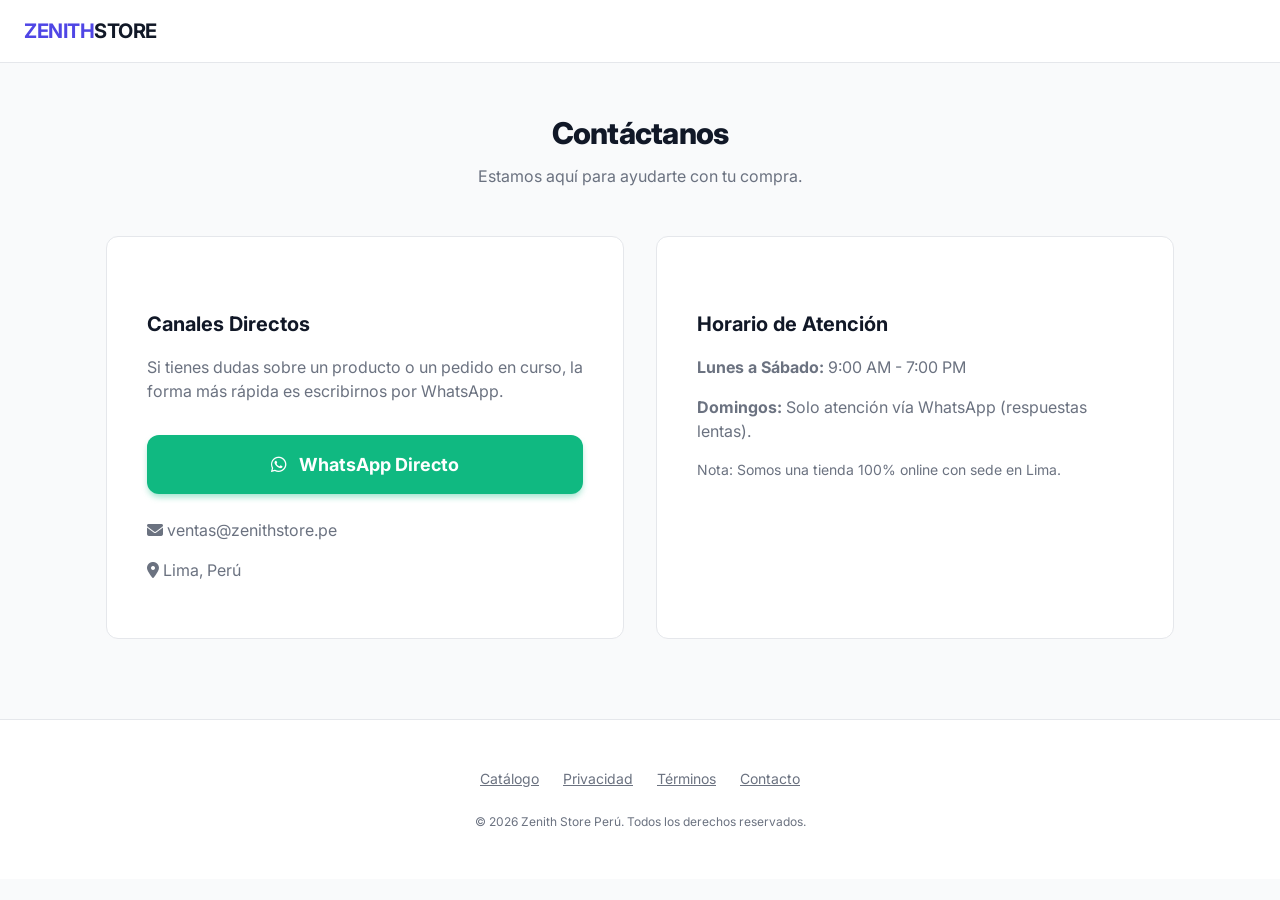
==== contacto.html @ 30ddeaa2 "Escalabilidad con Google Sheets y Apps Script integrada" ====
<!DOCTYPE html>
<html lang="es">
<head>
    <meta charset="UTF-8">
    <meta name="viewport" content="width=device-width, initial-scale=1.0">
    <title>Contacto | Zenith Store</title>
    <link rel="stylesheet" href="assets/css/styles.css">
    <link rel="stylesheet" href="https://cdnjs.cloudflare.com/ajax/libs/font-awesome/6.4.0/css/all.min.css">
</head>
<body>

    <nav>
        <div class="logo">
            <a href="index.html" style="text-decoration: none; color: inherit;">
                ZENITH<span>STORE</span>
            </a>
        </div>
    </nav>

    <main class="container">
        <header class="header-section">
            <h1>Contáctanos</h1>
            <p style="color: var(--text-muted)">Estamos aquí para ayudarte con tu compra.</p>
        </header>

        <div class="contact-grid">
            <div class="legal-content">
                <h2>Canales Directos</h2>
                <p>Si tienes dudas sobre un producto o un pedido en curso, la forma más rápida es escribirnos por WhatsApp.</p>
                
                <div style="margin-top: 2rem;">
                    <a href="https://wa.me/51992719569" target="_blank" class="btn-whatsapp" style="margin-bottom: 1.5rem;">
                        <i class="fab fa-whatsapp"></i> WhatsApp Directo
                    </a>
                    <p style="margin-top: 1.5rem;"><i class="fas fa-envelope"></i> ventas@zenithstore.pe</p>
                    <p><i class="fas fa-map-marker-alt"></i> Lima, Perú</p>
                </div>
            </div>

            <div class="legal-content">
                <h2>Horario de Atención</h2>
                <p><strong>Lunes a Sábado:</strong> 9:00 AM - 7:00 PM</p>
                <p><strong>Domingos:</strong> Solo atención vía WhatsApp (respuestas lentas).</p>
                <p style="margin-top: 1rem; font-size: 0.875rem;">Nota: Somos una tienda 100% online con sede en Lima.</p>
            </div>
        </div>
    </main>

    <footer>
        <div class="footer-links">
            <a href="index.html">Catálogo</a>
            <a href="privacidad.html">Privacidad</a>
            <a href="terminos.html">Términos</a>
            <a href="contacto.html">Contacto</a>
        </div>
        <p class="copyright">&copy; 2026 Zenith Store Perú. Todos los derechos reservados.</p>
    </footer>

</body>
</html>
---- assets/css/styles.css ----
@import url('https://fonts.googleapis.com/css2?family=Inter:wght@300;400;500;600;700&display=swap');

:root {
    --bg: #f9fafb;
    --surface: #ffffff;
    --primary: #4f46e5;
    --primary-hover: #4338ca;
    --text-main: #111827;
    --text-muted: #6b7280;
    --border: #e5e7eb;
    --accent: #10b981; /* WhatsApp Emerald */
    --radius-sm: 8px;
    --radius-md: 12px;
    --shadow-sm: 0 1px 2px 0 rgba(0, 0, 0, 0.05);
    --shadow-md: 0 4px 6px -1px rgba(0, 0, 0, 0.1), 0 2px 4px -1px rgba(0, 0, 0, 0.06);
    --shadow-lg: 0 10px 15px -3px rgba(0, 0, 0, 0.1), 0 4px 6px -2px rgba(0, 0, 0, 0.05);
}

* {
    margin: 0;
    padding: 0;
    box-sizing: border-box;
}

body {
    font-family: 'Inter', sans-serif;
    background-color: var(--bg);
    color: var(--text-main);
    line-height: 1.5;
    -webkit-font-smoothing: antialiased;
}

/* --- Navigation --- */
nav {
    background: var(--surface);
    border-bottom: 1px solid var(--border);
    padding: 1rem 1.5rem;
    position: sticky;
    top: 0;
    z-index: 50;
    display: flex;
    justify-content: space-between;
    align-items: center;
}

.logo {
    font-weight: 700;
    font-size: 1.25rem;
    color: var(--primary);
    letter-spacing: -0.025em;
}

.logo span {
    color: var(--text-main);
}

/* --- Container --- */
.container {
    padding: 1rem;
    max-width: 1100px;
    margin: 0 auto;
}

/* --- Header / Search Section --- */
.header-section {
    padding: 2rem 0;
    text-align: center;
}

.header-section h1 {
    font-size: 1.875rem;
    font-weight: 800;
    margin-bottom: 0.5rem;
    letter-spacing: -0.025em;
}

/* --- Controls (Search & Filters) --- */
.controls-wrapper {
    background: var(--surface);
    padding: 1.25rem;
    border-radius: var(--radius-md);
    box-shadow: var(--shadow-sm);
    border: 1px solid var(--border);
    margin-bottom: 2rem;
}

.search-field {
    position: relative;
    margin-bottom: 1.25rem;
}

.search-field i {
    position: absolute;
    left: 1rem;
    top: 50%;
    transform: translateY(-50%);
    color: var(--text-muted);
}

.search-field input {
    width: 100%;
    padding: 0.75rem 1rem 0.75rem 2.75rem;
    border: 1px solid var(--border);
    border-radius: var(--radius-sm);
    font-family: inherit;
    font-size: 1rem;
    background: var(--bg);
    transition: border-color 0.2s, box-shadow 0.2s;
}

.search-field input:focus {
    outline: none;
    border-color: var(--primary);
    box-shadow: 0 0 0 3px rgba(79, 70, 229, 0.1);
}

.filter-scroll {
    display: flex;
    overflow-x: auto;
    gap: 0.5rem;
    padding-bottom: 0.25rem;
    scrollbar-width: none; /* Hide scrollbar Firefox */
}

.filter-scroll::-webkit-scrollbar {
    display: none; /* Hide scrollbar Webkit */
}

.filter-chip {
    padding: 0.5rem 1rem;
    background: var(--surface);
    border: 1px solid var(--border);
    border-radius: 50px;
    font-size: 0.875rem;
    font-weight: 500;
    color: var(--text-muted);
    cursor: pointer;
    white-space: nowrap;
    transition: all 0.2s;
}

.filter-chip.active {
    background: var(--primary);
    border-color: var(--primary);
    color: white;
}

/* --- Product Grid --- */
.grid {
    display: grid;
    grid-template-columns: 1fr;
    gap: 1.5rem;
}

@media (min-width: 640px) {
    .grid { grid-template-columns: repeat(2, 1fr); }
}

@media (min-width: 1024px) {
    .grid { grid-template-columns: repeat(3, 1fr); }
}

.card {
    background: var(--surface);
    border-radius: var(--radius-md);
    overflow: hidden;
    border: 1px solid var(--border);
    transition: transform 0.2s, box-shadow 0.2s;
    display: flex;
    flex-direction: column;
}

.card:active {
    transform: scale(0.98);
}

.card-img {
    aspect-ratio: 1 / 1;
    overflow: hidden;
    background: #f3f4f6;
}

.card-img img {
    width: 100%;
    height: 100%;
    object-fit: cover;
    transition: transform 0.5s ease;
}

.card:hover .card-img img {
    transform: scale(1.05);
}

.card-body {
    padding: 1.25rem;
    display: flex;
    flex-direction: column;
    flex-grow: 1;
}

.card-tag {
    font-size: 0.75rem;
    font-weight: 600;
    color: var(--primary);
    text-transform: uppercase;
    margin-bottom: 0.25rem;
}

.card-title {
    font-size: 1.125rem;
    font-weight: 600;
    margin-bottom: 0.5rem;
}

.card-price {
    font-size: 1.25rem;
    font-weight: 700;
    margin-top: auto;
}

/* --- Detail Page --- */
.detail-view {
    display: flex;
    flex-direction: column;
    gap: 2rem;
}

@media (min-width: 768px) {
    .detail-view {
        flex-direction: row;
        align-items: flex-start;
    }
    .detail-media { flex: 1; }
    .detail-content { flex: 1; }
}

.detail-media img {
    width: 100%;
    border-radius: var(--radius-md);
    box-shadow: var(--shadow-md);
}

.detail-content h1 {
    font-size: 2rem;
    font-weight: 800;
    margin-bottom: 1rem;
    letter-spacing: -0.025em;
}

.detail-price {
    font-size: 1.5rem;
    font-weight: 700;
    color: var(--primary);
    margin-bottom: 1.5rem;
}

.detail-desc {
    color: var(--text-muted);
    font-size: 1rem;
    line-height: 1.6;
    margin-bottom: 2rem;
}

.btn-whatsapp {
    display: flex;
    align-items: center;
    justify-content: center;
    gap: 0.75rem;
    background: var(--accent);
    color: white;
    padding: 1rem;
    border-radius: var(--radius-md);
    font-weight: 700;
    font-size: 1.125rem;
    text-decoration: none;
    box-shadow: 0 4px 6px -1px rgba(16, 185, 129, 0.4);
    transition: transform 0.2s, background 0.2s;
}

.btn-whatsapp:hover {
    background: #059669;
    transform: translateY(-2px);
}

.btn-back {
    display: inline-flex;
    align-items: center;
    gap: 0.5rem;
    color: var(--text-muted);
    font-weight: 500;
    text-decoration: none;
    margin-bottom: 1.5rem;
}

.btn-back:hover {
    color: var(--text-main);
}

/* --- Empty State --- */
.empty-state {
    text-align: center;
    padding: 4rem 2rem;
    color: var(--text-muted);
}

/* --- Footer --- */
footer {
    background: var(--surface);
    border-top: 1px solid var(--border);
    padding: 3rem 1.5rem;
    margin-top: 4rem;
    text-align: center;
}

.footer-links {
    display: flex;
    justify-content: center;
    gap: 1.5rem;
    flex-wrap: wrap;
    margin-bottom: 1.5rem;
}

.footer-links a {
    font-size: 0.875rem;
    color: var(--text-muted);
    transition: color 0.2s;
}

.footer-links a:hover {
    color: var(--primary);
}

.copyright {
    font-size: 0.75rem;
    color: var(--text-muted);
}

/* --- Legal Content --- */
.legal-content {
    background: var(--surface);
    padding: 2.5rem;
    border-radius: var(--radius-md);
    border: 1px solid var(--border);
    margin-top: 1rem;
}

.legal-content h2 {
    margin: 2rem 0 1rem;
    font-size: 1.25rem;
}

.legal-content p {
    margin-bottom: 1rem;
    color: var(--text-muted);
}

/* --- Contact Form Mini --- */
.contact-grid {
    display: grid;
    gap: 2rem;
}

@media (min-width: 768px) {
    .contact-grid { grid-template-columns: 1fr 1fr; }
}
/* --- Stock & States --- */
.out-of-stock {
    opacity: 0.7;
    filter: grayscale(0.5);
    cursor: not-allowed !important;
}

.card-img {
    position: relative;
}

.stock-badge {
    position: absolute;
    top: 1rem;
    right: 1rem;
    background: #ef4444;
    color: white;
    padding: 0.25rem 0.75rem;
    border-radius: 50px;
    font-size: 0.75rem;
    font-weight: 700;
    text-transform: uppercase;
}

.stock-info {
    font-size: 0.75rem;
    font-weight: 500;
    color: var(--text-muted);
    margin-left: 0.5rem;
}

.stock-status {
    display: flex;
    align-items: center;
    gap: 0.5rem;
    margin-bottom: 1.5rem;
    font-size: 0.875rem;
    font-weight: 500;
}

.stock-status.in-stock { color: var(--accent); }
.stock-status.out-of-stock { color: #ef4444; }

.btn-whatsapp:disabled {
    background: var(--text-muted);
    cursor: not-allowed;
    box-shadow: none;
    transform: none;
}
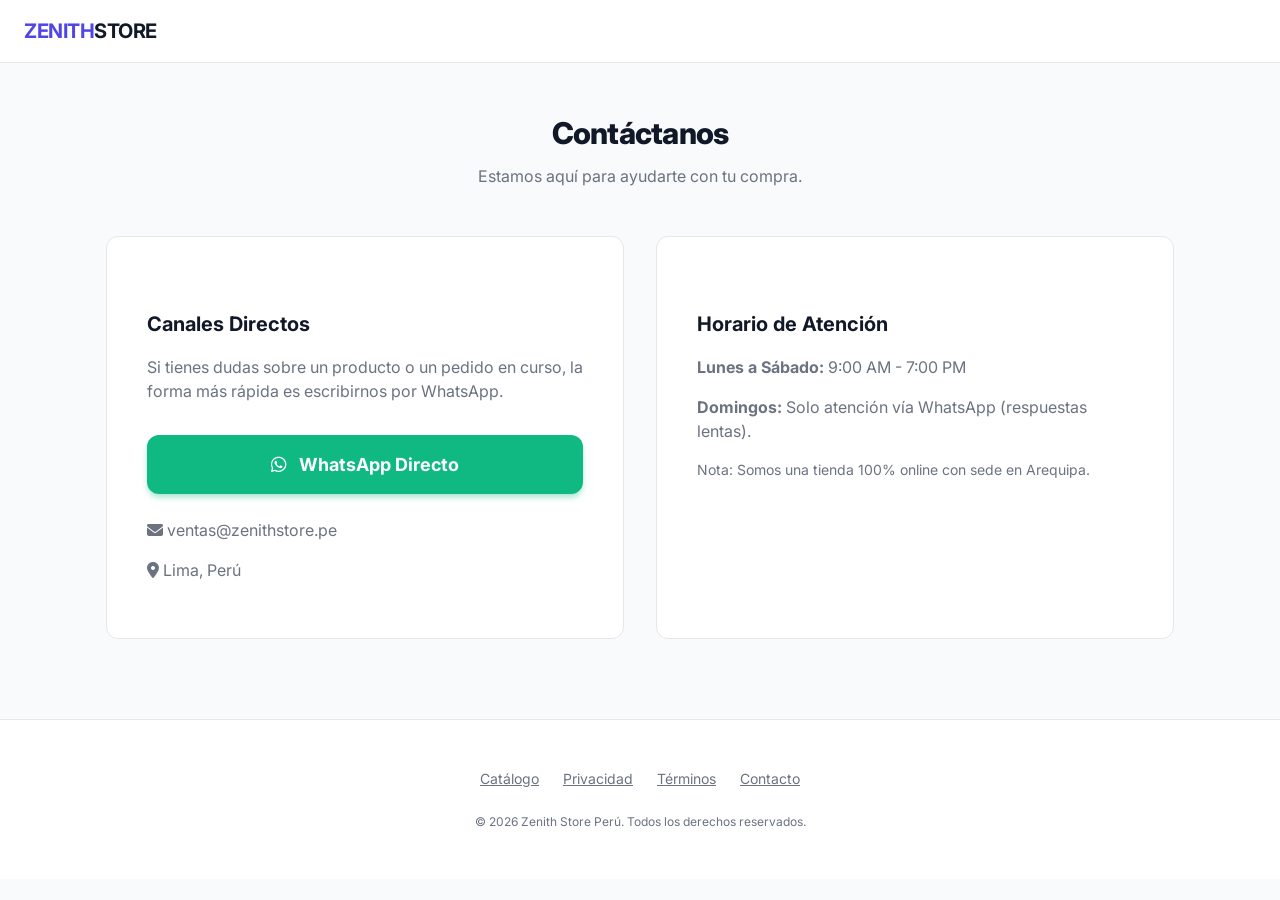
==== commit abf1486d: "Update contacto.html" ====
--- a/contacto.html
+++ b/contacto.html
@@ -41,7 +41,7 @@
                 <h2>Horario de Atención</h2>
                 <p><strong>Lunes a Sábado:</strong> 9:00 AM - 7:00 PM</p>
                 <p><strong>Domingos:</strong> Solo atención vía WhatsApp (respuestas lentas).</p>
-                <p style="margin-top: 1rem; font-size: 0.875rem;">Nota: Somos una tienda 100% online con sede en Lima.</p>
+                <p style="margin-top: 1rem; font-size: 0.875rem;">Nota: Somos una tienda 100% online con sede en Arequipa.</p>
             </div>
         </div>
     </main>
--- a/assets/css/styles.css
+++ b/assets/css/styles.css
@@ -412,3 +412,31 @@
     box-shadow: none;
     transform: none;
 }
+/* --- Animations & Skeletons --- */
+@keyframes shimmer {
+    0% { background-position: -200% 0; }
+    100% { background-position: 200% 0; }
+}
+
+.skeleton {
+    background: #eee;
+    background: linear-gradient(90deg, #f0f0f0 25%, #e0e0e0 50%, #f0f0f0 75%);
+    background-size: 200% 100%;
+    animation: shimmer 1.5s infinite linear;
+    border-radius: var(--radius-sm);
+    min-height: 1em;
+}
+
+.card-img.skeleton {
+    aspect-ratio: 1/1;
+}
+
+/* Page Transitions */
+.fade-in {
+    animation: fadeIn 0.4s ease-out forwards;
+}
+
+@keyframes fadeIn {
+    from { opacity: 0; transform: translateY(10px); }
+    to { opacity: 1; transform: translateY(0); }
+}
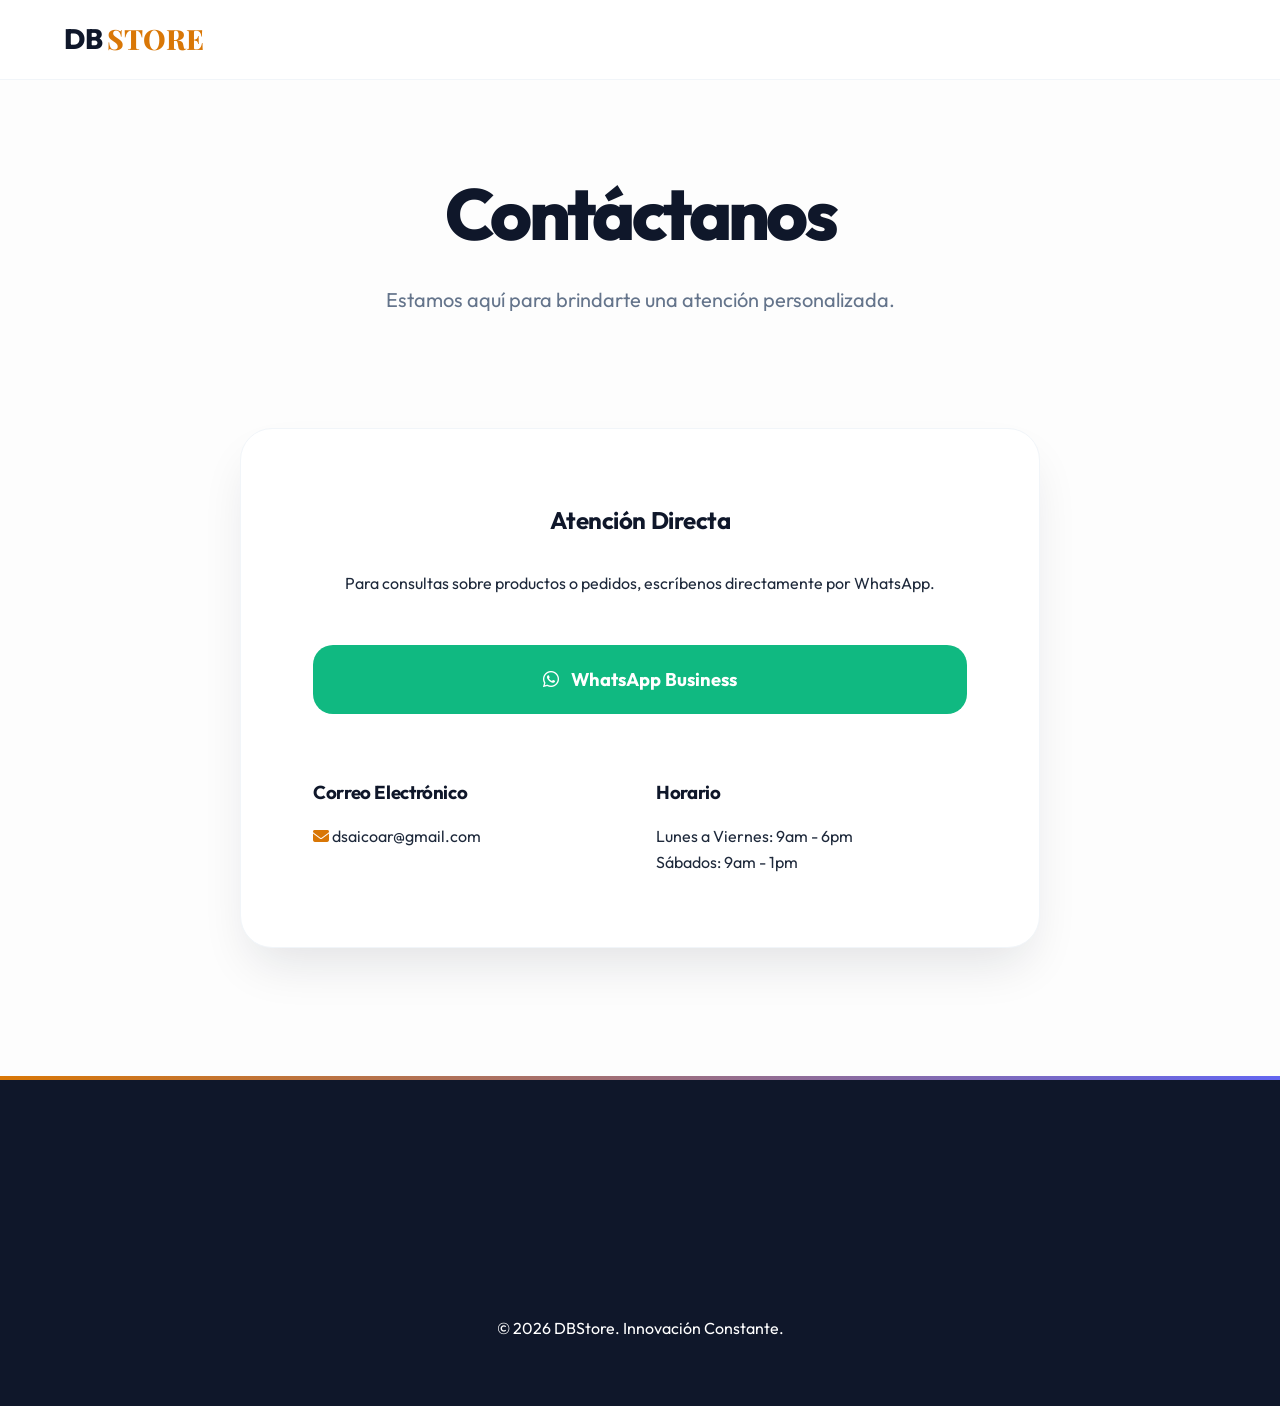
==== commit 0d88df0e: "Professionalización de la tienda: Rebranding a DBStore, optimización de UI y nuevas secciones de pro" ====
--- a/contacto.html
+++ b/contacto.html
@@ -3,7 +3,7 @@
 <head>
     <meta charset="UTF-8">
     <meta name="viewport" content="width=device-width, initial-scale=1.0">
-    <title>Contacto | Zenith Store</title>
+    <title>Contacto | DBStore</title>
     <link rel="stylesheet" href="assets/css/styles.css">
     <link rel="stylesheet" href="https://cdnjs.cloudflare.com/ajax/libs/font-awesome/6.4.0/css/all.min.css">
 </head>
@@ -11,49 +11,46 @@
 
     <nav>
         <div class="logo">
-            <a href="index.html" style="text-decoration: none; color: inherit;">
-                ZENITH<span>STORE</span>
+            <a href="index.html" class="logo">
+                DB<span class="logo-font">STORE</span>
             </a>
         </div>
     </nav>
 
     <main class="container">
-        <header class="header-section">
+        <header class="hero">
             <h1>Contáctanos</h1>
-            <p style="color: var(--text-muted)">Estamos aquí para ayudarte con tu compra.</p>
+            <p style="color: var(--text-muted)">Estamos aquí para brindarte una atención personalizada.</p>
         </header>
 
-        <div class="contact-grid">
-            <div class="legal-content">
-                <h2>Canales Directos</h2>
-                <p>Si tienes dudas sobre un producto o un pedido en curso, la forma más rápida es escribirnos por WhatsApp.</p>
+        <section class="controls-wrapper" style="max-width: 800px; margin: 0 auto;">
+            <div style="text-align: center; padding: 2rem;">
+                <h2 style="margin-bottom: 2rem; color: var(--primary);">Atención Directa</h2>
+                <p style="margin-bottom: 3rem;">Para consultas sobre productos o pedidos, escríbenos directamente por WhatsApp.</p>
                 
-                <div style="margin-top: 2rem;">
-                    <a href="https://wa.me/51992719569" target="_blank" class="btn-whatsapp" style="margin-bottom: 1.5rem;">
-                        <i class="fab fa-whatsapp"></i> WhatsApp Directo
-                    </a>
-                    <p style="margin-top: 1.5rem;"><i class="fas fa-envelope"></i> ventas@zenithstore.pe</p>
-                    <p><i class="fas fa-map-marker-alt"></i> Lima, Perú</p>
+                <a href="https://wa.me/51992719569?text=Hola%20DBStore%2C%20deseo%20contactarme%20para%20una%20atenci%C3%B3n%20personalizada." target="_blank" class="btn-whatsapp">
+                    <i class="fab fa-whatsapp"></i> WhatsApp Business
+                </a>
+                
+                <div style="margin-top: 4rem; display: grid; grid-template-columns: 1fr 1fr; gap: 2rem; text-align: left;">
+                    <div>
+                        <h3 style="margin-bottom: 1rem; color: var(--primary);">Correo Electrónico</h3>
+                        <p><i class="fas fa-envelope" style="color: var(--accent);"></i> dsaicoar@gmail.com</p>
+                    </div>
+                    <div>
+                        <h3 style="margin-bottom: 1rem; color: var(--primary);">Horario</h3>
+                        <p>Lunes a Viernes: 9am - 6pm</p>
+                        <p>Sábados: 9am - 1pm</p>
+                    </div>
                 </div>
             </div>
-
-            <div class="legal-content">
-                <h2>Horario de Atención</h2>
-                <p><strong>Lunes a Sábado:</strong> 9:00 AM - 7:00 PM</p>
-                <p><strong>Domingos:</strong> Solo atención vía WhatsApp (respuestas lentas).</p>
-                <p style="margin-top: 1rem; font-size: 0.875rem;">Nota: Somos una tienda 100% online con sede en Arequipa.</p>
-            </div>
-        </div>
+        </section>
     </main>
 
     <footer>
-        <div class="footer-links">
-            <a href="index.html">Catálogo</a>
-            <a href="privacidad.html">Privacidad</a>
-            <a href="terminos.html">Términos</a>
-            <a href="contacto.html">Contacto</a>
+        <div class="container" style="text-align: center; padding-top: 5rem;">
+            <p>&copy; 2026 DBStore. Innovación Constante.</p>
         </div>
-        <p class="copyright">&copy; 2026 Zenith Store Perú. Todos los derechos reservados.</p>
     </footer>
 
 </body>
--- a/assets/css/styles.css
+++ b/assets/css/styles.css
@@ -1,163 +1,279 @@
-@import url('https://fonts.googleapis.com/css2?family=Inter:wght@300;400;500;600;700&display=swap');
+@import url('https://fonts.googleapis.com/css2?family=Outfit:wght@300;400;500;600;700;800&family=Playfair+Display:wght@700;900&display=swap');
 
 :root {
-    --bg: #f9fafb;
+    --bg: #fdfdfd;
     --surface: #ffffff;
-    --primary: #4f46e5;
-    --primary-hover: #4338ca;
-    --text-main: #111827;
-    --text-muted: #6b7280;
-    --border: #e5e7eb;
-    --accent: #10b981; /* WhatsApp Emerald */
-    --radius-sm: 8px;
-    --radius-md: 12px;
+    --surface-glass: rgba(255, 255, 255, 0.85);
+    /* Palette: Professional, Warm, Premium */
+    --primary: #0f172a; /* Deep Slate Blue */
+    --accent: #d97706; /* Warm Amber/Gold */
+    --accent-hover: #b45309;
+    --accent-soft: rgba(217, 119, 6, 0.1);
+    --secondary: #6366f1; /* Indigo for contrast */
+    --text-main: #1e293b;
+    --text-muted: #64748b;
+    --border: #f1f5f9;
+    --border-strong: #e2e8f0;
+    --success: #10b981;
+    --error: #ef4444;
+    
+    --radius-sm: 12px;
+    --radius-md: 20px;
+    --radius-lg: 32px;
+    
     --shadow-sm: 0 1px 2px 0 rgba(0, 0, 0, 0.05);
-    --shadow-md: 0 4px 6px -1px rgba(0, 0, 0, 0.1), 0 2px 4px -1px rgba(0, 0, 0, 0.06);
-    --shadow-lg: 0 10px 15px -3px rgba(0, 0, 0, 0.1), 0 4px 6px -2px rgba(0, 0, 0, 0.05);
-}
-
+    --shadow-md: 0 10px 25px -5px rgba(0, 0, 0, 0.04), 0 8px 10px -6px rgba(0, 0, 0, 0.04);
+    --shadow-lg: 0 25px 50px -12px rgba(15, 23, 42, 0.12);
+    --shadow-premium: 0 20px 40px -10px rgba(217, 119, 6, 0.15);
+    
+    --nav-height: 80px;
+}
+
+/* Base Reset */
 * {
     margin: 0;
     padding: 0;
     box-sizing: border-box;
 }
 
+html {
+    scroll-behavior: smooth;
+}
+
 body {
-    font-family: 'Inter', sans-serif;
+    font-family: 'Outfit', sans-serif;
     background-color: var(--bg);
     color: var(--text-main);
-    line-height: 1.5;
+    line-height: 1.6;
     -webkit-font-smoothing: antialiased;
-}
-
-/* --- Navigation --- */
+    overflow-x: hidden;
+}
+
+h1, h2, h3 {
+    font-family: 'Outfit', sans-serif;
+    letter-spacing: -0.02em;
+}
+
+.logo-font {
+    font-family: 'Playfair Display', serif;
+}
+
+/* Premium Navigation */
 nav {
-    background: var(--surface);
+    background: var(--surface-glass);
+    backdrop-filter: blur(16px);
+    -webkit-backdrop-filter: blur(16px);
     border-bottom: 1px solid var(--border);
-    padding: 1rem 1.5rem;
+    height: var(--nav-height);
+    padding: 0 5%;
     position: sticky;
     top: 0;
-    z-index: 50;
+    z-index: 1000;
     display: flex;
     justify-content: space-between;
     align-items: center;
+    transition: all 0.4s cubic-bezier(0.4, 0, 0.2, 1);
 }
 
 .logo {
-    font-weight: 700;
-    font-size: 1.25rem;
+    font-weight: 800;
+    font-size: 1.75rem;
     color: var(--primary);
-    letter-spacing: -0.025em;
+    text-decoration: none;
+    display: flex;
+    align-items: center;
+    gap: 0.25rem;
 }
 
 .logo span {
-    color: var(--text-main);
+    color: var(--accent);
+}
+
+.nav-actions {
+    display: flex;
+    align-items: center;
+    gap: 1.5rem;
+}
+
+.cart-icon {
+    position: relative;
+    padding: 10px;
+    border-radius: 14px;
+    background: var(--primary);
+    color: white;
+    cursor: pointer;
+    transition: all 0.3s cubic-bezier(0.4, 0, 0.2, 1);
+    box-shadow: 0 4px 12px rgba(15, 23, 42, 0.15);
+}
+
+.cart-icon:hover {
+    transform: translateY(-3px) scale(1.05);
+    box-shadow: 0 8px 20px rgba(15, 23, 42, 0.2);
+}
+
+.cart-count {
+    position: absolute;
+    top: -5px;
+    right: -5px;
+    background: var(--accent);
+    color: white;
+    font-size: 0.7rem;
+    font-weight: 800;
+    width: 20px;
+    height: 20px;
+    display: flex;
+    align-items: center;
+    justify-content: center;
+    border-radius: 50%;
+    border: 2px solid var(--surface);
+    display: none; /* Shown via JS */
 }
 
 /* --- Container --- */
 .container {
-    padding: 1rem;
-    max-width: 1100px;
+    max-width: 1400px;
     margin: 0 auto;
-}
-
-/* --- Header / Search Section --- */
-.header-section {
-    padding: 2rem 0;
+    padding: 0 2rem;
+}
+
+/* --- Hero Section --- */
+.hero {
+    padding: 6rem 0 4rem;
     text-align: center;
-}
-
-.header-section h1 {
-    font-size: 1.875rem;
-    font-weight: 800;
-    margin-bottom: 0.5rem;
-    letter-spacing: -0.025em;
-}
-
-/* --- Controls (Search & Filters) --- */
+    position: relative;
+}
+
+.hero h1 {
+    font-size: 4.5rem;
+    font-weight: 800;
+    letter-spacing: -0.05em;
+    line-height: 1.05;
+    margin-bottom: 2rem;
+    color: var(--primary);
+}
+
+.hero h1 span {
+    background: linear-gradient(135deg, var(--accent) 0%, #f59e0b 100%);
+    -webkit-background-clip: text;
+    -webkit-text-fill-color: transparent;
+    font-style: italic;
+}
+
+.hero p {
+    font-size: 1.25rem;
+    color: var(--text-muted);
+    max-width: 700px;
+    margin: 0 auto 3rem;
+    font-weight: 400;
+}
+
+.hero-badge {
+    display: inline-flex;
+    align-items: center;
+    gap: 0.6rem;
+    background: var(--accent-soft);
+    color: var(--accent);
+    padding: 0.6rem 1.2rem;
+    border-radius: 50px;
+    font-size: 0.9rem;
+    font-weight: 700;
+    margin-bottom: 2.5rem;
+    text-transform: uppercase;
+    letter-spacing: 0.05em;
+}
+
+/* --- Controls Section --- */
 .controls-wrapper {
     background: var(--surface);
-    padding: 1.25rem;
-    border-radius: var(--radius-md);
-    box-shadow: var(--shadow-sm);
+    padding: 2.5rem;
+    border-radius: var(--radius-lg);
+    box-shadow: var(--shadow-lg);
     border: 1px solid var(--border);
-    margin-bottom: 2rem;
+    margin-top: -3rem;
+    position: relative;
+    z-index: 10;
+    margin-bottom: 4rem;
 }
 
 .search-field {
     position: relative;
-    margin-bottom: 1.25rem;
+    margin-bottom: 2.5rem;
+    max-width: 800px;
+    margin-left: auto;
+    margin-right: auto;
+}
+
+.search-field input {
+    width: 100%;
+    padding: 1.5rem 1.5rem 1.5rem 4rem;
+    border: 1px solid var(--border-strong);
+    border-radius: var(--radius-md);
+    font-family: inherit;
+    font-size: 1.15rem;
+    background: #ffffff;
+    transition: all 0.4s cubic-bezier(0.4, 0, 0.2, 1);
+    box-shadow: var(--shadow-sm);
 }
 
 .search-field i {
     position: absolute;
-    left: 1rem;
+    left: 1.5rem;
     top: 50%;
     transform: translateY(-50%);
-    color: var(--text-muted);
-}
-
-.search-field input {
-    width: 100%;
-    padding: 0.75rem 1rem 0.75rem 2.75rem;
-    border: 1px solid var(--border);
-    border-radius: var(--radius-sm);
-    font-family: inherit;
-    font-size: 1rem;
-    background: var(--bg);
-    transition: border-color 0.2s, box-shadow 0.2s;
+    color: var(--accent);
+    font-size: 1.5rem;
 }
 
 .search-field input:focus {
     outline: none;
-    border-color: var(--primary);
-    box-shadow: 0 0 0 3px rgba(79, 70, 229, 0.1);
+    border-color: var(--accent);
+    box-shadow: 0 0 0 5px var(--accent-soft);
 }
 
 .filter-scroll {
     display: flex;
+    justify-content: center;
     overflow-x: auto;
-    gap: 0.5rem;
-    padding-bottom: 0.25rem;
-    scrollbar-width: none; /* Hide scrollbar Firefox */
-}
-
-.filter-scroll::-webkit-scrollbar {
-    display: none; /* Hide scrollbar Webkit */
-}
+    gap: 1rem;
+    padding-bottom: 0.5rem;
+    scrollbar-width: none;
+}
+
+.filter-scroll::-webkit-scrollbar { display: none; }
 
 .filter-chip {
-    padding: 0.5rem 1rem;
-    background: var(--surface);
-    border: 1px solid var(--border);
-    border-radius: 50px;
-    font-size: 0.875rem;
-    font-weight: 500;
+    padding: 0.85rem 1.75rem;
+    background: white;
+    border: 1px solid var(--border-strong);
+    border-radius: var(--radius-sm);
+    font-size: 1rem;
+    font-weight: 600;
     color: var(--text-muted);
     cursor: pointer;
     white-space: nowrap;
-    transition: all 0.2s;
+    transition: all 0.3s cubic-bezier(0.4, 0, 0.2, 1);
+}
+
+.filter-chip:hover {
+    border-color: var(--accent);
+    color: var(--accent);
+    transform: translateY(-2px);
+    box-shadow: var(--shadow-md);
 }
 
 .filter-chip.active {
     background: var(--primary);
     border-color: var(--primary);
     color: white;
-}
-
-/* --- Product Grid --- */
+    box-shadow: 0 12px 20px -5px rgba(15, 23, 42, 0.3);
+}
+
+/* --- Modern Grid & Cards --- */
 .grid {
     display: grid;
-    grid-template-columns: 1fr;
-    gap: 1.5rem;
-}
-
-@media (min-width: 640px) {
-    .grid { grid-template-columns: repeat(2, 1fr); }
-}
-
-@media (min-width: 1024px) {
-    .grid { grid-template-columns: repeat(3, 1fr); }
+    grid-template-columns: repeat(auto-fill, minmax(320px, 1fr));
+    gap: 2.5rem;
+    margin-bottom: 6rem;
 }
 
 .card {
@@ -165,34 +281,42 @@
     border-radius: var(--radius-md);
     overflow: hidden;
     border: 1px solid var(--border);
-    transition: transform 0.2s, box-shadow 0.2s;
+    transition: all 0.5s cubic-bezier(0.4, 0, 0.2, 1);
     display: flex;
     flex-direction: column;
-}
-
-.card:active {
-    transform: scale(0.98);
+    position: relative;
+    text-decoration: none;
+    box-shadow: var(--shadow-sm);
+}
+
+.card:hover {
+    transform: translateY(-12px);
+    box-shadow: var(--shadow-lg);
+    border-color: var(--accent-soft);
 }
 
 .card-img {
     aspect-ratio: 1 / 1;
     overflow: hidden;
-    background: #f3f4f6;
+    background: #fdfdfd;
+    position: relative;
+    border-bottom: 1px solid var(--border);
 }
 
 .card-img img {
     width: 100%;
     height: 100%;
-    object-fit: cover;
-    transition: transform 0.5s ease;
+    object-fit: contain;
+    padding: 2.5rem;
+    transition: transform 1s cubic-bezier(0.4, 0, 0.2, 1);
 }
 
 .card:hover .card-img img {
-    transform: scale(1.05);
+    transform: scale(1.1) rotate(1deg);
 }
 
 .card-body {
-    padding: 1.25rem;
+    padding: 2rem;
     display: flex;
     flex-direction: column;
     flex-grow: 1;
@@ -200,243 +324,589 @@
 
 .card-tag {
     font-size: 0.75rem;
-    font-weight: 600;
-    color: var(--primary);
+    font-weight: 800;
+    color: var(--accent);
+    background: var(--accent-soft);
+    padding: 0.35rem 1rem;
+    border-radius: 50px;
+    width: fit-content;
     text-transform: uppercase;
-    margin-bottom: 0.25rem;
+    margin-bottom: 1rem;
+    letter-spacing: 0.05em;
 }
 
 .card-title {
-    font-size: 1.125rem;
-    font-weight: 600;
-    margin-bottom: 0.5rem;
-}
-
-.card-price {
-    font-size: 1.25rem;
-    font-weight: 700;
-    margin-top: auto;
-}
-
-/* --- Detail Page --- */
-.detail-view {
-    display: flex;
-    flex-direction: column;
-    gap: 2rem;
-}
-
-@media (min-width: 768px) {
-    .detail-view {
-        flex-direction: row;
-        align-items: flex-start;
-    }
-    .detail-media { flex: 1; }
-    .detail-content { flex: 1; }
-}
-
-.detail-media img {
-    width: 100%;
-    border-radius: var(--radius-md);
-    box-shadow: var(--shadow-md);
-}
-
-.detail-content h1 {
-    font-size: 2rem;
-    font-weight: 800;
-    margin-bottom: 1rem;
-    letter-spacing: -0.025em;
-}
-
-.detail-price {
     font-size: 1.5rem;
     font-weight: 700;
     color: var(--primary);
-    margin-bottom: 1.5rem;
+    margin-bottom: 1rem;
+    line-height: 1.3;
+}
+
+.card-price-row {
+    display: flex;
+    justify-content: space-between;
+    align-items: center;
+    margin-top: auto;
+}
+
+.card-price {
+    font-size: 1.6rem;
+    font-weight: 800;
+    color: var(--primary);
+}
+
+.card-btn-view {
+    width: 48px;
+    height: 48px;
+    border-radius: 16px;
+    background: var(--primary);
+    color: white;
+    display: flex;
+    align-items: center;
+    justify-content: center;
+    opacity: 0;
+    transform: translateY(10px);
+    transition: all 0.4s cubic-bezier(0.4, 0, 0.2, 1);
+}
+
+.card:hover .card-btn-view {
+    opacity: 1;
+    transform: translateY(0);
+}
+
+/* --- Detail View --- */
+.detail-view {
+    display: grid;
+    grid-template-columns: 1fr;
+    gap: 4rem;
+    padding: 3rem 0;
+}
+
+@media (min-width: 950px) {
+    .detail-view { grid-template-columns: 1.1fr 0.9fr; }
+}
+
+.detail-media {
+    background: white;
+    border-radius: var(--radius-lg);
+    border: 1px solid var(--border);
+    padding: 4rem;
+    display: flex;
+    align-items: center;
+    justify-content: center;
+    box-shadow: var(--shadow-md);
+}
+
+.detail-media img {
+    max-width: 100%;
+    max-height: 600px;
+    object-fit: contain;
+    transition: transform 0.5s ease;
+}
+
+.detail-content {
+    display: flex;
+    flex-direction: column;
+    justify-content: center;
+}
+
+.detail-content h1 {
+    font-size: 3.5rem;
+    font-weight: 800;
+    margin: 1.5rem 0 2rem;
+    letter-spacing: -0.04em;
+    line-height: 1.1;
+    color: var(--primary);
+}
+
+.detail-price {
+    font-size: 3rem;
+    font-weight: 800;
+    color: var(--accent);
+    margin-bottom: 2.5rem;
+    display: flex;
+    align-items: baseline;
+    gap: 0.5rem;
 }
 
 .detail-desc {
+    font-size: 1.2rem;
     color: var(--text-muted);
-    font-size: 1rem;
-    line-height: 1.6;
-    margin-bottom: 2rem;
-}
-
-.btn-whatsapp {
+    margin-bottom: 3rem;
+    line-height: 1.8;
+}
+
+.action-row {
+    display: flex;
+    gap: 1rem;
+    margin-bottom: 3rem;
+}
+
+.btn-add-cart {
+    flex: 1;
+    background: var(--primary);
+    color: white;
+    border: none;
+    padding: 1.5rem;
+    border-radius: var(--radius-md);
+    font-weight: 700;
+    font-size: 1.15rem;
+    cursor: pointer;
     display: flex;
     align-items: center;
     justify-content: center;
     gap: 0.75rem;
-    background: var(--accent);
+    transition: all 0.3s;
+}
+
+.btn-add-cart:hover {
+    background: #1e293b;
+    transform: translateY(-4px);
+    box-shadow: 0 10px 20px rgba(15, 23, 42, 0.2);
+}
+
+.btn-whatsapp {
+    background: var(--success);
     color: white;
-    padding: 1rem;
+    padding: 1.25rem;
     border-radius: var(--radius-md);
     font-weight: 700;
-    font-size: 1.125rem;
+    font-size: 1.15rem;
     text-decoration: none;
-    box-shadow: 0 4px 6px -1px rgba(16, 185, 129, 0.4);
-    transition: transform 0.2s, background 0.2s;
+    display: flex;
+    align-items: center;
+    justify-content: center;
+    gap: 0.75rem;
+    transition: all 0.3s;
+    border: none;
+    width: 100%;
 }
 
 .btn-whatsapp:hover {
-    background: #059669;
-    transform: translateY(-2px);
-}
-
-.btn-back {
+    filter: brightness(1.1);
+    transform: translateY(-4px);
+    box-shadow: 0 12px 25px rgba(16, 185, 129, 0.3);
+}
+
+.btn-whatsapp.outline {
+    background: white;
+    color: var(--success);
+    border: 2px solid var(--success);
+    margin-top: 1rem;
+}
+
+/* --- Shopping Cart Drawer --- */
+.cart-drawer {
+    position: fixed;
+    top: 0;
+    right: -450px;
+    width: 450px;
+    height: 100%;
+    background: white;
+    z-index: 2000;
+    box-shadow: -20px 0 50px rgba(0,0,0,0.15);
+    transition: right 0.5s cubic-bezier(0.4, 0, 0.2, 1);
+    display: flex;
+    flex-direction: column;
+}
+
+@media (max-width: 450px) {
+    .cart-drawer { width: 100%; right: -100%; }
+}
+
+.cart-drawer.active {
+    right: 0;
+}
+
+.cart-header {
+    padding: 2.5rem;
+    border-bottom: 1px solid var(--border);
+    display: flex;
+    justify-content: space-between;
+    align-items: center;
+}
+
+.cart-header h2 {
+    font-size: 1.75rem;
+    font-weight: 800;
+}
+
+.close-cart {
+    cursor: pointer;
+    font-size: 1.5rem;
+    color: var(--text-muted);
+}
+
+.cart-body {
+    flex: 1;
+    overflow-y: auto;
+    padding: 2rem;
+}
+
+.cart-item {
+    display: flex;
+    gap: 1.5rem;
+    padding-bottom: 1.5rem;
+    margin-bottom: 1.5rem;
+    border-bottom: 1px solid var(--border);
+}
+
+.cart-item-img {
+    width: 100px;
+    height: 100px;
+    background: #f8fafc;
+    border-radius: var(--radius-sm);
+    padding: 0.5rem;
+}
+
+.cart-item-img img {
+    width: 100%;
+    height: 100%;
+    object-fit: contain;
+}
+
+.cart-item-info {
+    flex: 1;
+}
+
+.cart-item-info h4 {
+    font-size: 1.1rem;
+    font-weight: 700;
+    margin-bottom: 0.5rem;
+}
+
+.cart-item-price {
+    font-weight: 800;
+    color: var(--accent);
+    margin-bottom: 1rem;
+}
+
+.cart-item-controls {
+    display: flex;
+    align-items: center;
+    gap: 1rem;
+}
+
+.qty-btn {
+    width: 32px;
+    height: 32px;
+    border-radius: 8px;
+    border: 1px solid var(--border-strong);
+    background: white;
+    cursor: pointer;
+    display: flex;
+    align-items: center;
+    justify-content: center;
+}
+
+.cart-footer {
+    padding: 2.5rem;
+    background: #fdfdfd;
+    border-top: 1px solid var(--border);
+}
+
+.cart-total {
+    display: flex;
+    justify-content: space-between;
+    align-items: center;
+    margin-bottom: 2rem;
+}
+
+.cart-total span:first-child {
+    font-weight: 600;
+    color: var(--text-muted);
+    font-size: 1.15rem;
+}
+
+.cart-total span:last-child {
+    font-size: 2rem;
+    font-weight: 800;
+    color: var(--primary);
+}
+
+.cart-overlay {
+    position: fixed;
+    top: 0;
+    left: 0;
+    width: 100%;
+    height: 100%;
+    background: rgba(15, 23, 42, 0.4);
+    backdrop-filter: blur(4px);
+    z-index: 1999;
+    display: none;
+}
+
+.cart-overlay.active {
+    display: block;
+}
+
+/* --- Misc --- */
+.stock-status {
     display: inline-flex;
     align-items: center;
-    gap: 0.5rem;
+    gap: 0.6rem;
+    font-weight: 700;
+    font-size: 0.95rem;
+    padding: 0.6rem 1.2rem;
+    border-radius: 50px;
+    margin-bottom: 2.5rem;
+    width: fit-content;
+}
+
+.stock-status.in-stock { background: #d1fae5; color: #065f46; }
+.stock-status.out-of-stock { background: #fee2e2; color: #991b1b; }
+
+.skeleton {
+    background: linear-gradient(90deg, #f0f3f6 25%, #e1e7ed 50%, #f0f3f6 75%);
+    background-size: 200% 100%;
+    animation: shimmer 1.5s infinite;
+}
+
+@keyframes shimmer {
+    from { background-position: 200% 0; }
+    to { background-position: -200% 0; }
+}
+
+.fade-in {
+    animation: fadeIn 0.8s cubic-bezier(0.4, 0, 0.2, 1) forwards;
+}
+
+@keyframes fadeIn {
+    from { opacity: 0; transform: translateY(30px); }
+    to { opacity: 1; transform: translateY(0); }
+}
+
+/* --- Footer --- */
+footer {
+    background: var(--primary);
+    color: white;
+    padding: 10rem 0 4rem;
+    margin-top: 8rem;
+    position: relative;
+    overflow: hidden;
+}
+
+footer::before {
+    content: '';
+    position: absolute;
+    top: 0;
+    left: 0;
+    width: 100%;
+    height: 4px;
+    background: linear-gradient(90deg, var(--accent), var(--secondary));
+}
+
+.footer-content {
+    display: grid;
+    grid-template-columns: 1.5fr repeat(3, 1fr);
+    gap: 4rem;
+    margin-bottom: 6rem;
+    position: relative;
+}
+
+@media (max-width: 950px) {
+    .footer-content { grid-template-columns: 1fr 1fr; }
+}
+
+@media (max-width: 600px) {
+    .footer-content { grid-template-columns: 1fr; }
+}
+
+.footer-brand h2 {
+    font-size: 2rem;
+    font-weight: 800;
+    margin-bottom: 2rem;
+}
+
+.footer-brand p {
+    color: #94a3b8;
+    max-width: 300px;
+    font-size: 1.1rem;
+}
+
+.footer-col h3 {
+    font-size: 1rem;
+    font-weight: 700;
+    text-transform: uppercase;
+    letter-spacing: 0.1em;
+    margin-bottom: 2.5rem;
+    color: #f1f5f9;
+}
+
+.footer-col a {
+    display: block;
+    color: #94a3b8;
+    text-decoration: none;
+    padding: 0.75rem 0;
+    transition: all 0.3s;
+    font-size: 1.05rem;
+}
+
+.footer-col a:hover {
+    color: var(--accent);
+    transform: translateX(5px);
+}
+
+.footer-bottom {
+    padding-top: 3rem;
+    border-top: 1px solid rgba(255, 255, 255, 0.05);
+    text-align: center;
+    color: #64748b;
+    font-size: 1rem;
+}
+
+/* --- Product Features & Specs --- */
+.product-extra-info {
+    margin-top: 6rem;
+    border-top: 1px solid var(--border-strong);
+    padding-top: 4rem;
+}
+
+.info-tabs {
+    display: flex;
+    justify-content: center;
+    gap: 4rem;
+    border-bottom: 2px solid var(--border);
+    margin-bottom: 4rem;
+}
+
+.tab-btn {
+    padding: 1.5rem 0;
+    font-size: 1.2rem;
+    font-weight: 700;
     color: var(--text-muted);
-    font-weight: 500;
-    text-decoration: none;
-    margin-bottom: 1.5rem;
-}
-
-.btn-back:hover {
+    background: none;
+    border: none;
+    border-bottom: 3px solid transparent;
+    cursor: pointer;
+    transition: all 0.3s cubic-bezier(0.4, 0, 0.2, 1);
+    position: relative;
+    top: 2px;
+    text-transform: uppercase;
+    letter-spacing: 0.05em;
+}
+
+.tab-btn.active {
+    color: var(--primary);
+    border-bottom-color: var(--accent);
+}
+
+.tab-content {
+    display: none;
+    max-width: 1000px;
+    margin: 0 auto;
+}
+
+.tab-content.active {
+    display: block;
+    animation: fadeIn 0.6s cubic-bezier(0.4, 0, 0.2, 1) forwards;
+}
+
+/* Features List */
+.features-grid {
+    display: grid;
+    grid-template-columns: repeat(auto-fit, minmax(300px, 1fr));
+    gap: 2.5rem;
+}
+
+.feature-item {
+    padding: 2.5rem;
+    background: #ffffff;
+    border-radius: var(--radius-md);
+    border: 1px solid var(--border);
+    transition: all 0.4s cubic-bezier(0.4, 0, 0.2, 1);
+    text-align: center;
+}
+
+.feature-item:hover {
+    transform: translateY(-8px);
+    box-shadow: var(--shadow-md);
+    border-color: var(--accent-soft);
+}
+
+.feature-item i {
+    font-size: 2.5rem;
+    color: var(--accent);
+    margin-bottom: 2rem;
+    display: block;
+}
+
+.feature-item h4 {
+    font-size: 1.35rem;
+    margin-bottom: 1rem;
+    color: var(--primary);
+    font-weight: 800;
+}
+
+.feature-item p {
+    color: var(--text-muted);
+    font-size: 1.05rem;
+    line-height: 1.6;
+}
+
+/* Specs Table */
+.specs-container {
+    background: white;
+    border-radius: var(--radius-md);
+    border: 1px solid var(--border);
+    overflow: hidden;
+    box-shadow: var(--shadow-sm);
+}
+
+.specs-row {
+    display: grid;
+    grid-template-columns: 350px 1fr;
+    padding: 1.75rem 2.5rem;
+    border-bottom: 1px solid var(--border);
+    transition: background 0.2s;
+}
+
+.specs-row:hover {
+    background: #fdfdfd;
+}
+
+.specs-row:last-child { border-bottom: none; }
+
+.spec-label {
+    font-weight: 700;
+    color: var(--primary);
+    font-size: 1.1rem;
+}
+
+.spec-value {
     color: var(--text-main);
-}
-
-/* --- Empty State --- */
+    font-size: 1.1rem;
+}
+
+@media (max-width: 768px) {
+    .specs-row {
+        grid-template-columns: 1fr;
+        gap: 0.75rem;
+        padding: 1.5rem;
+    }
+    .info-tabs { gap: 2rem; }
+    .tab-btn { font-size: 1rem; }
+    .feature-item { padding: 2rem; }
+}
+
+/* Response Fix for empty states */
 .empty-state {
     text-align: center;
-    padding: 4rem 2rem;
+    padding: 5rem 2rem;
     color: var(--text-muted);
 }
 
-/* --- Footer --- */
-footer {
-    background: var(--surface);
-    border-top: 1px solid var(--border);
-    padding: 3rem 1.5rem;
-    margin-top: 4rem;
-    text-align: center;
-}
-
-.footer-links {
-    display: flex;
-    justify-content: center;
-    gap: 1.5rem;
-    flex-wrap: wrap;
-    margin-bottom: 1.5rem;
-}
-
-.footer-links a {
-    font-size: 0.875rem;
-    color: var(--text-muted);
-    transition: color 0.2s;
-}
-
-.footer-links a:hover {
-    color: var(--primary);
-}
-
-.copyright {
-    font-size: 0.75rem;
-    color: var(--text-muted);
-}
-
-/* --- Legal Content --- */
-.legal-content {
-    background: var(--surface);
-    padding: 2.5rem;
-    border-radius: var(--radius-md);
-    border: 1px solid var(--border);
-    margin-top: 1rem;
-}
-
-.legal-content h2 {
-    margin: 2rem 0 1rem;
-    font-size: 1.25rem;
-}
-
-.legal-content p {
-    margin-bottom: 1rem;
-    color: var(--text-muted);
-}
-
-/* --- Contact Form Mini --- */
-.contact-grid {
-    display: grid;
-    gap: 2rem;
-}
-
-@media (min-width: 768px) {
-    .contact-grid { grid-template-columns: 1fr 1fr; }
-}
-/* --- Stock & States --- */
-.out-of-stock {
-    opacity: 0.7;
-    filter: grayscale(0.5);
-    cursor: not-allowed !important;
-}
-
-.card-img {
-    position: relative;
-}
-
-.stock-badge {
-    position: absolute;
-    top: 1rem;
-    right: 1rem;
-    background: #ef4444;
-    color: white;
-    padding: 0.25rem 0.75rem;
-    border-radius: 50px;
-    font-size: 0.75rem;
-    font-weight: 700;
-    text-transform: uppercase;
-}
-
-.stock-info {
-    font-size: 0.75rem;
-    font-weight: 500;
-    color: var(--text-muted);
-    margin-left: 0.5rem;
-}
-
-.stock-status {
-    display: flex;
-    align-items: center;
-    gap: 0.5rem;
-    margin-bottom: 1.5rem;
-    font-size: 0.875rem;
-    font-weight: 500;
-}
-
-.stock-status.in-stock { color: var(--accent); }
-.stock-status.out-of-stock { color: #ef4444; }
-
-.btn-whatsapp:disabled {
-    background: var(--text-muted);
-    cursor: not-allowed;
-    box-shadow: none;
-    transform: none;
-}
-/* --- Animations & Skeletons --- */
-@keyframes shimmer {
-    0% { background-position: -200% 0; }
-    100% { background-position: 200% 0; }
-}
-
-.skeleton {
-    background: #eee;
-    background: linear-gradient(90deg, #f0f0f0 25%, #e0e0e0 50%, #f0f0f0 75%);
-    background-size: 200% 100%;
-    animation: shimmer 1.5s infinite linear;
-    border-radius: var(--radius-sm);
-    min-height: 1em;
-}
-
-.card-img.skeleton {
-    aspect-ratio: 1/1;
-}
-
-/* Page Transitions */
-.fade-in {
-    animation: fadeIn 0.4s ease-out forwards;
-}
-
-@keyframes fadeIn {
-    from { opacity: 0; transform: translateY(10px); }
-    to { opacity: 1; transform: translateY(0); }
-}
+.empty-state i {
+    font-size: 4rem;
+    color: var(--border-strong);
+    margin-bottom: 2rem;
+}
+
+.empty-state h1 { color: var(--primary); margin-bottom: 1rem; }
+
+@media (max-width: 768px) {
+    .hero h1 { font-size: 3rem; }
+    .controls-wrapper { padding: 1.5rem; }
+    .nav { padding: 0 1.5rem; }
+}
